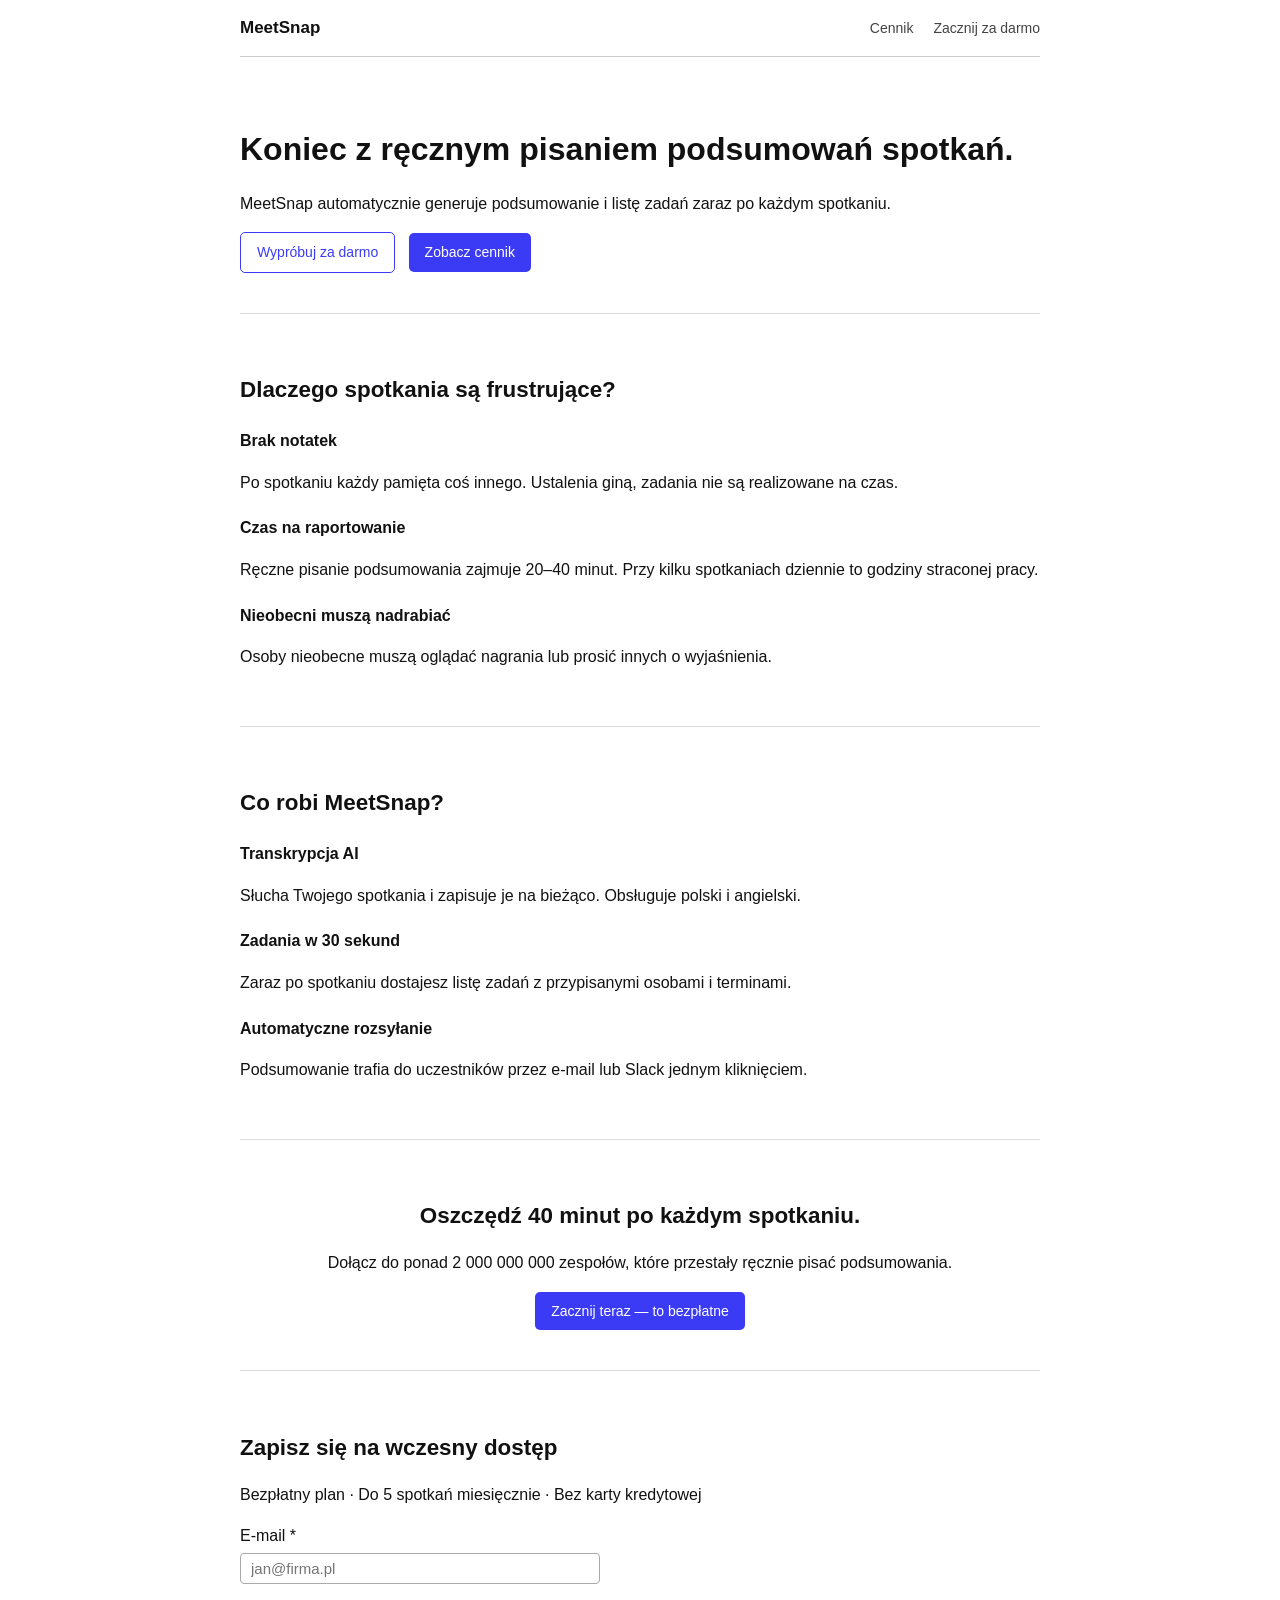
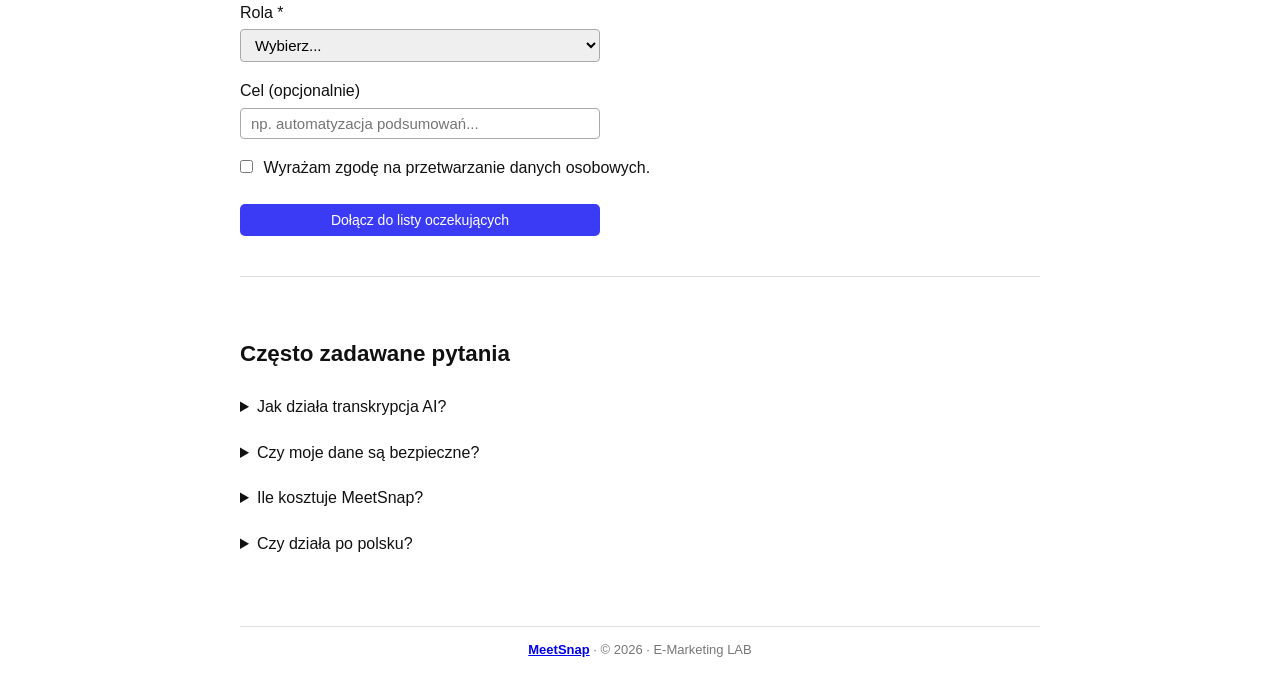
==== index.html @ ece5b856 "Initial commit" ====
<!DOCTYPE html>
<html lang="pl">
<head>
  <meta charset="UTF-8" />
  <meta name="viewport" content="width=device-width, initial-scale=1.0" />
  <title>MeetSnap</title>
  <link rel="stylesheet" href="style.css" />
  <!-- Google Tag Manager --><!-- GTM_HEAD_SNIPPET --><!-- End Google Tag Manager -->
</head>
<body>
  <!-- Google Tag Manager (noscript) --><!-- GTM_BODY_SNIPPET --><!-- End Google Tag Manager (noscript) -->

  <header>
    <a href="index.html"><strong>MeetSnap</strong></a>
    <nav>
      <a href="pricing.html" id="nav-pricing">Cennik</a>
      <a href="#signup">Zacznij za darmo</a>
    </nav>
  </header>

  <main>

    <section id="hero">
      <h1>Koniec z ręcznym pisaniem podsumowań spotkań.</h1>
      <p>MeetSnap automatycznie generuje podsumowanie i listę zadań zaraz po każdym spotkaniu.</p>
      <a href="#signup" class="button btn-outline" id="cta-main\">Wypróbuj za darmo</a>
      &nbsp;
      <a href="pricing.html" class="button btn-outline\">Zobacz cennik</a>
    </section>

    <hr>

    <section id="problem">
      <h2>Dlaczego spotkania są frustrujące?</h2>
      <h3>Brak notatek</h3>
      <p>Po spotkaniu każdy pamięta coś innego. Ustalenia giną, zadania nie są realizowane na czas.</p>
      <h3>Czas na raportowanie</h3>
      <p>Ręczne pisanie podsumowania zajmuje 20–40 minut. Przy kilku spotkaniach dziennie to godziny straconej pracy.</p>
      <h3>Nieobecni muszą nadrabiać</h3>
      <p>Osoby nieobecne muszą oglądać nagrania lub prosić innych o wyjaśnienia.</p>
    </section>

    <hr>

    <section id="features">
      <h2>Co robi MeetSnap?</h2>
      <h3>Transkrypcja AI</h3>
      <p>Słucha Twojego spotkania i zapisuje je na bieżąco. Obsługuje polski i angielski.</p>
      <h3>Zadania w 30 sekund</h3>
      <p>Zaraz po spotkaniu dostajesz listę zadań z przypisanymi osobami i terminami.</p>
      <h3>Automatyczne rozsyłanie</h3>
      <p>Podsumowanie trafia do uczestników przez e-mail lub Slack jednym kliknięciem.</p>
    </section>

    <hr>

    <section id="cta-section" class="cta-section">
      <h2>Oszczędź 40 minut po każdym spotkaniu.</h2>
      <p>Dołącz do ponad 2 000 000 000 zespołów, które przestały ręcznie pisać podsumowania.</p>
      <a href="#signup" class="button" id="cta-secondary">Zacznij teraz — to bezpłatne</a>
    </section>

    <hr>

    <section id="signup">
      <h2>Zapisz się na wczesny dostęp</h2>
      <p>Bezpłatny plan · Do 5 spotkań miesięcznie · Bez karty kredytowej</p>
      <form id="signup-form">
        <p>
          <label for="email">E-mail *</label><br>
          <input type="email" id="email" name="email" placeholder="jan@firma.pl" required />
        </p>
        <p>
          <label for="role">Rola *</label><br>
          <select id="role" name="role" required>
            <option value="" disabled selected>Wybierz...</option>
            <option value="Developer">Deweloper</option>
            <option value="Project Manager">Project Manager</option>
            <option value="HR Specialist">Pracownik HR</option>
            <option value="Executive">Szef</option>
          </select>
        </p>
        <p>
          <label for="goal">Cel (opcjonalnie)</label><br>
          <input type="text" id="goal" name="goal" placeholder="np. automatyzacja podsumowań..." />
        </p>
        <p>
          <input type="checkbox" id="consent" name="consent" required />
          <label for="consent">Wyrażam zgodę na przetwarzanie danych osobowych.</label>
        </p>
        <button type="submit">Dołącz do listy oczekujących</button>
      </form>
      <div id="form-success" style="display:none">
        <p>✓ Zapisano! Damy Ci znać, gdy będziemy gotowi.</p>
      </div>
    </section>

    <hr>

    <section id="faq">
      <h2>Często zadawane pytania</h2>
      <details>
        <summary>Jak działa transkrypcja AI?</summary>
        <p>Dobrze.</p>
      </details>
      <details>
        <summary>Czy moje dane są bezpieczne?</summary>
        <p>Tak.</p>
      </details>
      <details>
        <summary>Ile kosztuje MeetSnap?</summary>
        <p>Wystarczająco. <a href="pricing.html">Zobacz cennik →</a></p>
      </details>
      <details>
        <summary>Czy działa po polsku?</summary>
        <p>Działa.</p>
      </details>
    </section>

  </main>

  <footer>
    <hr>
    <p><a href="index.html"><strong>MeetSnap</strong></a> · © 2026 · E-Marketing LAB</p>
  </footer>

  <script src="script.js"></script>
</body>
</html>
---- style.css ----
body {
  font-family: sans-serif;
  font-size: 16px;
  line-height: 1.6;
  color: #111;
  max-width: 800px;
  margin: 0 auto;
  padding: 0 16px;
}

/* HEADER / NAV */
header {
  display: flex;
  align-items: center;
  justify-content: space-between;
  padding: 0 0;
  height: 56px;
  border-bottom: 1px solid #ccc;
  position: sticky;
  top: 0;
  background: #fff;
}

header a { text-decoration: none; color: #111; }
header strong { font-size: 17px; }

header nav { display: flex; align-items: center; gap: 20px; }
header nav a { font-size: 14px; color: #444; text-decoration: none; }
header nav a:hover { color: #111; }
header nav a.button { color: #fff; }

/* BUTTONS */
.button {
  display: inline-block;
  background: #3b3bf5;
  color: #fff;
  font-family: sans-serif;
  font-size: 14px;
  font-weight: 500;
  padding: 8px 16px;
  border-radius: 5px;
  border: none;
  cursor: pointer;
  text-decoration: none;
}
.button:hover { background: #2a2adb; color: #fff; text-decoration: none; }

.btn-outline {
  background: #fff;
  color: #3b3bf5;
  border: 1px solid #3b3bf5;
}
.btn-outline:hover { background: #f0f0ff; color: #3b3bf5; }

/* FORM BUTTON */
button[type="submit"] {
  display: inline-block;
  background: #3b3bf5;
  color: #fff;
  font-family: sans-serif;
  font-size: 14px;
  font-weight: 500;
  padding: 8px 16px;
  border-radius: 5px;
  border: none;
  cursor: pointer;
  width: 100%;
  max-width: 360px;
  margin-top: 8px;
}
button[type="submit"]:hover { background: #2a2adb; }

section { padding: 40px 0; }

/* CTA SECTION */
.cta-section { text-align: center; }

h1 { font-size: 2rem; margin-bottom: 12px; }
h2 { font-size: 1.4rem; margin-bottom: 16px; }
h3 { font-size: 1rem; margin-top: 20px; margin-bottom: 4px; }

input[type="email"],
input[type="text"],
select {
  font-family: sans-serif;
  font-size: 15px;
  padding: 6px 10px;
  border: 1px solid #aaa;
  border-radius: 4px;
  width: 100%;
  max-width: 360px;
  margin-top: 4px;
  box-sizing: border-box;
}

input[type="checkbox"] { width: auto; margin: 0 6px 0 0; }

table { border-collapse: collapse; width: 100%; margin-bottom: 12px; }
th, td { border: 1px solid #ccc; padding: 8px 12px; text-align: left; font-size: 14px; }
th { background: #f4f4f4; }
tfoot td { padding-top: 12px; }

details { margin-bottom: 8px; }
details summary { cursor: pointer; font-weight: 500; padding: 6px 0; }
details p { margin: 6px 0 10px 16px; color: #444; }

footer { font-size: 13px; color: #777; padding: 16px 0 24px; text-align: center; }

hr { border: none; border-top: 1px solid #ddd; margin: 0; }
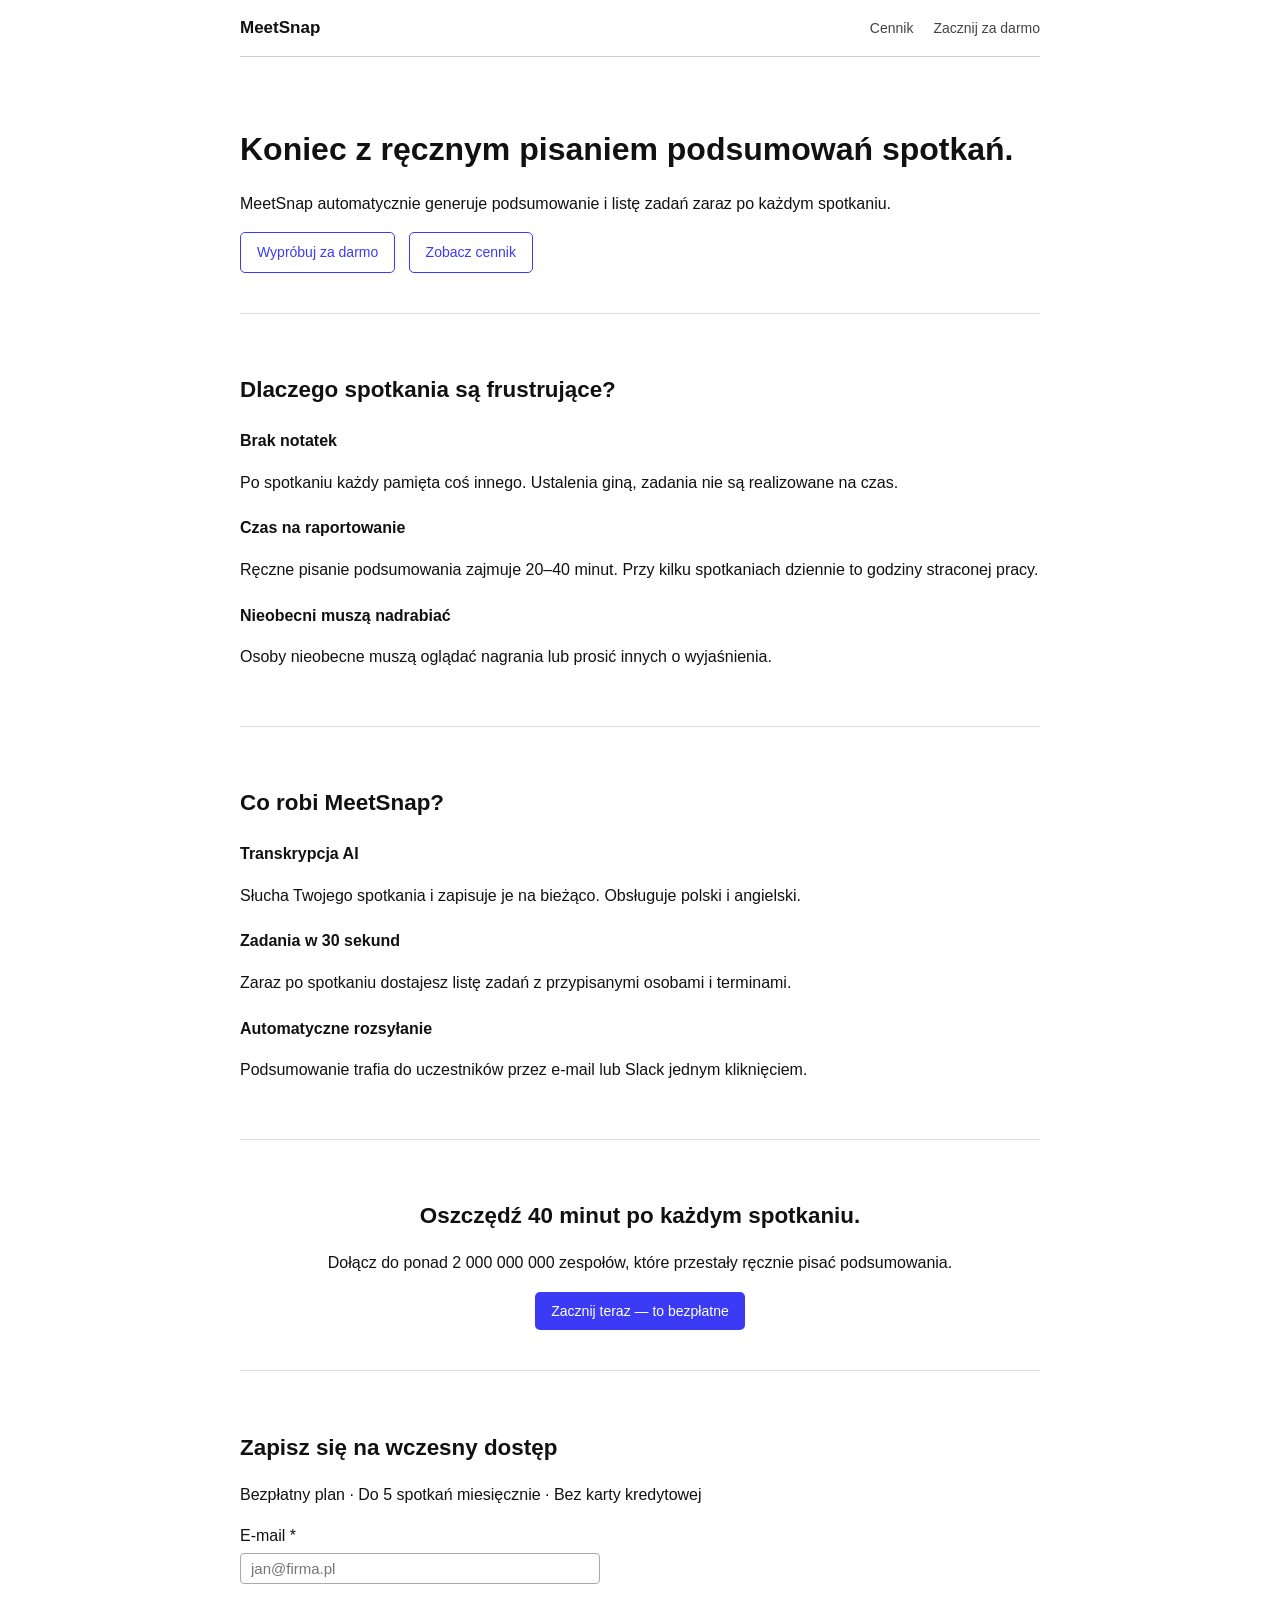
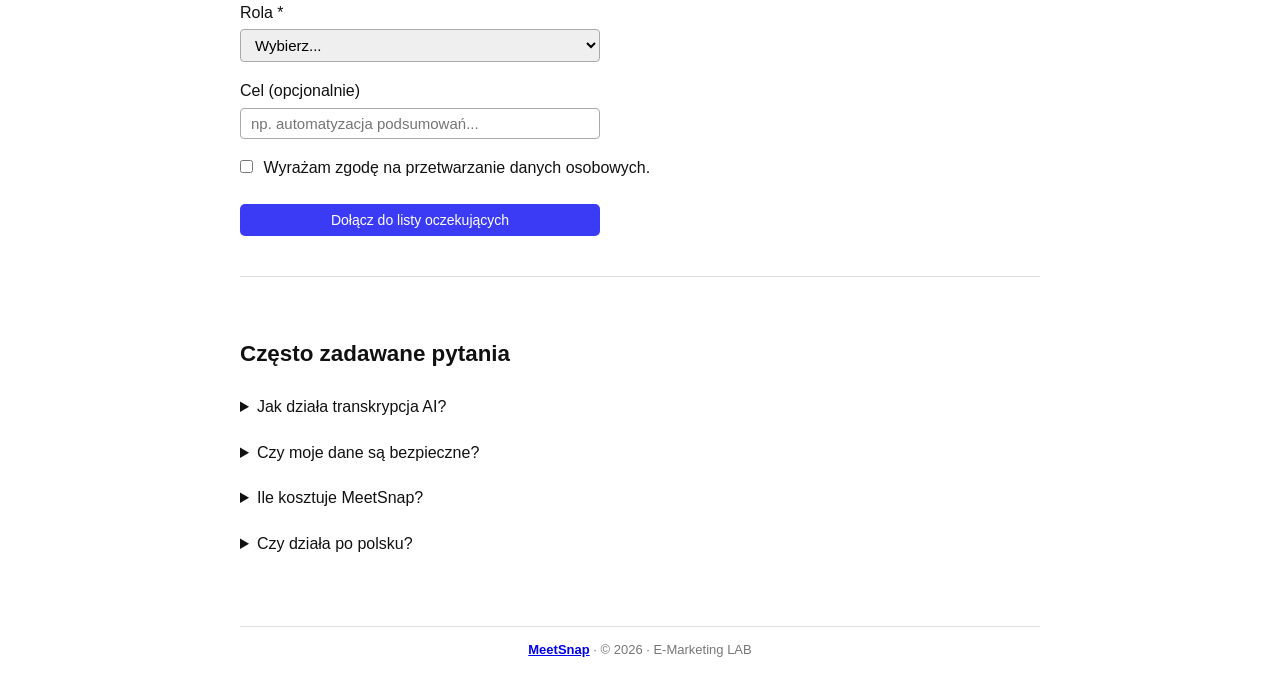
==== commit 94642408: "CTA fix 2" ====
--- a/index.html
+++ b/index.html
@@ -5,10 +5,30 @@
   <meta name="viewport" content="width=device-width, initial-scale=1.0" />
   <title>MeetSnap</title>
   <link rel="stylesheet" href="style.css" />
-  <!-- Google Tag Manager --><!-- GTM_HEAD_SNIPPET --><!-- End Google Tag Manager -->
+  <!-- Google Tag Manager -->
+  <script>(function(w,d,s,l,i){w[l]=w[l]||[];w[l].push({'gtm.start':
+  new Date().getTime(),event:'gtm.js'});var f=d.getElementsByTagName(s)[0],
+  j=d.createElement(s),dl=l!='dataLayer'?'&l='+l:'';j.async=true;j.src=
+  'https://www.googletagmanager.com/gtm.js?id='+i+dl;f.parentNode.insertBefore(j,f);
+  })(window,document,'script','dataLayer','GTM-NNZNWDZD');</script>
+  <!-- End Google Tag Manager -->
 </head>
+
+<!-- Google tag (gtag.js) -->
+<script async src="https://www.googletagmanager.com/gtag/js?id=G-V5626B443S"></script>
+<script>
+  window.dataLayer = window.dataLayer || [];
+  function gtag(){dataLayer.push(arguments);}
+  gtag('js', new Date());
+
+  gtag('config', 'G-V5626B443S');
+</script>
+
 <body>
-  <!-- Google Tag Manager (noscript) --><!-- GTM_BODY_SNIPPET --><!-- End Google Tag Manager (noscript) -->
+  <!-- Google Tag Manager (noscript) -->
+  <noscript><iframe src="https://www.googletagmanager.com/ns.html?id=GTM-NNZNWDZD"
+  height="0" width="0" style="display:none;visibility:hidden"></iframe></noscript>
+  <!-- End Google Tag Manager (noscript) -->
 
   <header>
     <a href="index.html"><strong>MeetSnap</strong></a>
@@ -23,9 +43,9 @@
     <section id="hero">
       <h1>Koniec z ręcznym pisaniem podsumowań spotkań.</h1>
       <p>MeetSnap automatycznie generuje podsumowanie i listę zadań zaraz po każdym spotkaniu.</p>
-      <a href="#signup" class="button btn-outline" id="cta-main\">Wypróbuj za darmo</a>
+      <a href="#signup" class="button btn-outline" id="cta-main">Wypróbuj za darmo</a>
       &nbsp;
-      <a href="pricing.html" class="button btn-outline\">Zobacz cennik</a>
+      <a href="pricing.html" class="button btn-outline">Zobacz cennik</a>
     </section>
 
     <hr>
